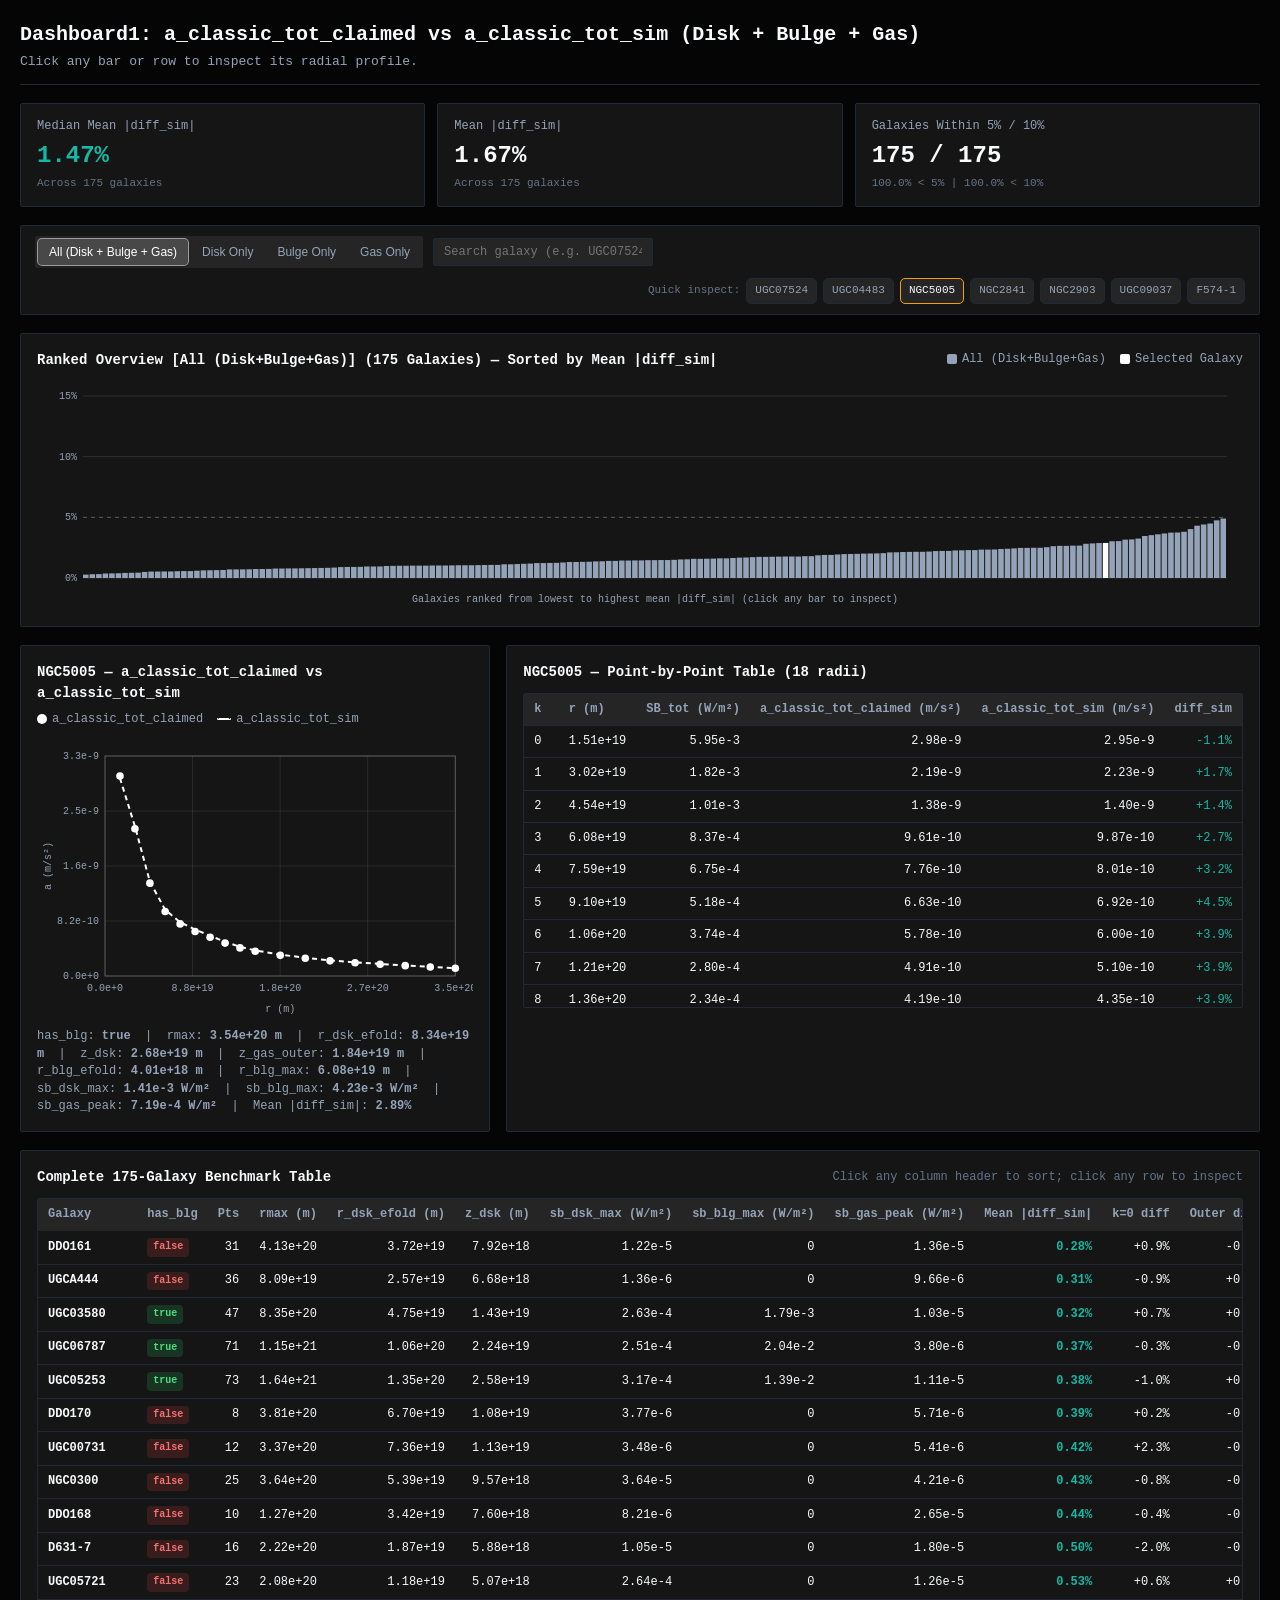
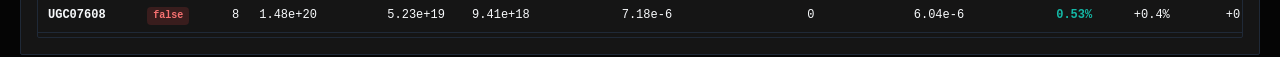
==== dashboard1.html @ 952d0f51 "mass voxels estimate" ====
<!DOCTYPE html>
<html lang="en">
<head>
<meta charset="UTF-8">
<meta name="viewport" content="width=device-width, initial-scale=1.0">
<title>Dashboard1: a_classic_claimed vs a_classic_sim</title>
<style>
  :root {
    --bg-primary: #050505;
    --bg-secondary: #151515;
    --bg-tertiary: #252525;
    --text-primary: #f8fafc;
    --text-secondary: #94a3b8;
    --text-tertiary: #64748b;
    --border-color: #1f2937;
    --accent-blue: #3b82f6;
    --accent-amber: #f59e0b;
    --accent-teal: #14b8a6;
    --accent-rose: #f43f5e;
    --accent-purple: #a78bfa;
    --card-radius: 2px;
    --font-sans: -apple-system, BlinkMacSystemFont, "Segoe UI", Roboto, sans-serif;
    --font-mono: "SF Mono", "Fira Code", Consolas, monospace;
  }
  * { box-sizing: border-box; }
  body {
    margin: 0;
    padding: 20px;
    background: var(--bg-primary);
    color: var(--text-primary);
    /* font-family: var(--font-sans); */
    font-family: var(--font-mono);
    line-height: 1.45;
  }
  .container {
    max-width: 1380px;
    margin: 0 auto;
    display: flex;
    flex-direction: column;
    gap: 18px;
  }
  .header {
    display: flex;
    flex-wrap: wrap;
    justify-content: space-between;
    align-items: flex-end;
    gap: 12px;
    border-bottom: 1px solid var(--border-color);
    padding-bottom: 12px;
  }
  .header h1 {
    margin: 0;
    font-size: 20px;
    font-weight: 600;
  }
  .header p {
    margin: 4px 0 0;
    font-size: 13px;
    color: var(--text-secondary);
  }
  .kpi-grid {
    display: grid;
    grid-template-columns: repeat(auto-fit, minmax(200px, 1fr));
    gap: 12px;
  }
  .kpi-card {
    background: var(--bg-secondary);
    border: 1px solid var(--border-color);
    border-radius: var(--card-radius);
    padding: 14px 16px;
  }
  .kpi-label {
    font-size: 12px;
    color: var(--text-secondary);
    font-weight: 500;
  }
  .kpi-val {
    font-size: 24px;
    font-weight: 700;
    font-family: var(--font-mono);
    margin: 4px 0 2px;
  }
  .kpi-sub {
    font-size: 11px;
    color: var(--text-tertiary);
    font-family: var(--font-mono);
  }
  .controls-bar {
    display: flex;
    flex-wrap: wrap;
    gap: 10px;
    align-items: center;
    background: var(--bg-secondary);
    border: 1px solid var(--border-color);
    border-radius: var(--card-radius);
    padding: 10px 14px;
  }
  .btn-group {
    display: inline-flex;
    background: var(--bg-tertiary);
    border-radius: 2px;
    padding: 2px;
    gap: 2px;
  }
  .btn {
    border: none;
    background: transparent;
    color: var(--text-secondary);
    padding: 6px 11px;
    font-size: 12px;
    font-weight: 500;
    border-radius: 5px;
    cursor: pointer;
    transition: all 0.15s;
  }
  .btn.active {
    background: var(--bg-secondary);
    color: var(--text-primary);
    box-shadow: 0 1px 2px rgba(0,0,0,0.25);
  }
  .search-input {
    background: var(--bg-tertiary);
    border: 1px solid var(--border-color);
    color: var(--text-primary);
    padding: 6px 10px;
    border-radius: 2px;
    font-size: 12px;
    font-family: var(--font-mono);
    min-width: 220px;
  }
  .quick-chips {
    display: flex;
    flex-wrap: wrap;
    gap: 6px;
    margin-left: auto;
    align-items: center;
  }
  .chip {
    font-size: 11px;
    font-family: var(--font-mono);
    padding: 4px 8px;
    border-radius: 5px;
    background: var(--bg-tertiary);
    color: var(--text-secondary);
    border: 1px solid var(--border-color);
    cursor: pointer;
  }
  .chip:hover, .chip.active {
    border-color: var(--accent-amber);
    color: var(--text-primary);
  }
  .card {
    background: var(--bg-secondary);
    border: 1px solid var(--border-color);
    border-radius: var(--card-radius);
    padding: 16px;
  }
  .card-header {
    display: flex;
    justify-content: space-between;
    align-items: center;
    margin-bottom: 10px;
    flex-wrap: wrap;
    gap: 8px;
  }
  .card-title {
    font-size: 14px;
    font-weight: 600;
    margin: 0;
  }
  .legend {
    display: flex;
    gap: 14px;
    font-size: 12px;
    color: var(--text-secondary);
    align-items: center;
  }
  .legend-dot {
    display: inline-block;
    width: 10px;
    height: 10px;
    border-radius: 2px;
    margin-right: 5px;
    vertical-align: middle;
  }
  .split-grid {
    display: grid;
    grid-template-columns: 1.25fr 1fr;
    gap: 16px;
  }
  @media (max-width: 980px) {
    .split-grid { grid-template-columns: 1fr; }
  }
  canvas {
    width: 100%;
    display: block;
    cursor: pointer;
  }
  .table-wrap {
    max-height: 440px;
    overflow-y: auto;
    border: 1px solid var(--border-color);
    border-radius: 2px;
  }
  table {
    width: 100%;
    border-collapse: collapse;
    font-size: 12px;
    font-family: var(--font-mono);
  }
  th, td {
    padding: 7px 10px;
    text-align: right;
    border-bottom: 1px solid var(--border-color);
    white-space: nowrap;
  }
  th:first-child, td:first-child,
  th:nth-child(2), td:nth-child(2) {
    text-align: left;
  }
  th {
    position: sticky;
    top: 0;
    background: var(--bg-tertiary);
    color: var(--text-secondary);
    font-weight: 600;
    cursor: pointer;
    user-select: none;
    z-index: 1;
  }
  tr.gal-row {
    cursor: pointer;
    transition: background 0.1s;
  }
  tr.gal-row:hover {
    background: var(--bg-tertiary);
  }
  tr.gal-row.selected {
    background: rgba(245, 158, 11, 0.18);
  }
  .badge {
    display: inline-block;
    padding: 2px 6px;
    border-radius: 4px;
    font-size: 10px;
    font-weight: 600;
  }
  .badge-disk {
    background: rgba(239, 68, 68, 0.16);
    color: #f87171;
  }
  .badge-bulge {
    background: rgba(34, 197, 94, 0.18);
    color: #4ade80;
  }
  #comp-group .btn.active[data-comp="all"] {
    background: rgba(255, 255, 255, 0.16);
    color: #ffffff;
    border: 1px solid rgba(255, 255, 255, 0.45);
  }
  #comp-group .btn.active[data-comp="dsk"] {
    background: rgba(239, 68, 68, 0.20);
    color: #f87171;
    border: 1px solid rgba(239, 68, 68, 0.50);
  }
  #comp-group .btn.active[data-comp="blg"] {
    background: rgba(34, 197, 94, 0.20);
    color: #4ade80;
    border: 1px solid rgba(34, 197, 94, 0.50);
  }
  #comp-group .btn.active[data-comp="gas"] {
    background: rgba(59, 130, 246, 0.20);
    color: #60a5fa;
    border: 1px solid rgba(59, 130, 246, 0.50);
  }
  .good { color: var(--accent-teal); }
  .warn { color: var(--accent-amber); }
  .bad  { color: var(--accent-rose); }
</style>
</head>
<body>
<div class="container">
  <div class="header">
    <div>
      <h1 id="main-title"> <code>a_classic</code> (Disk + Bulge + Gas) Claimed vs Sim</h1>
      <p>Click any bar or row to inspect its radial profile.</p>
    </div>
  </div>

  <!-- KPI Summary Row -->
  <div class="kpi-grid" id="kpi-grid"></div>

  <!-- Filter & Component Controls -->
  <div class="controls-bar">
    <div class="btn-group" id="comp-group">
      <button class="btn active" data-comp="all">All (Disk + Bulge + Gas)</button>
      <button class="btn" data-comp="dsk">Disk Only</button>
      <button class="btn" data-comp="blg">Bulge Only</button>
      <button class="btn" data-comp="gas">Gas Only</button>
    </div>
    <input type="text" class="search-input" id="search-input" placeholder="Search galaxy (e.g. UGC07524, NGC5005)...">
    <div class="quick-chips">
      <span style="font-size:11px;color:var(--text-tertiary);">Quick inspect:</span>
      <span class="chip" data-gal="UGC07524">UGC07524</span>
      <span class="chip" data-gal="UGC04483">UGC04483</span>
      <span class="chip" data-gal="NGC5005">NGC5005</span>
      <span class="chip" data-gal="NGC2841">NGC2841</span>
      <span class="chip" data-gal="NGC2903">NGC2903</span>
      <span class="chip" data-gal="UGC09037">UGC09037</span>
      <span class="chip" data-gal="F574-1">F574-1</span>
    </div>
  </div>

  <!-- Overview Bar Chart of All 175 Galaxies -->
  <div class="card">
    <div class="card-header">
      <h2 class="card-title" id="overview-title">All 175 Galaxies Ranked by Mean |diff_sim|</h2>
      <div class="legend" id="overview-legend"></div>
    </div>
    <canvas id="overview-canvas" height="230"></canvas>
  </div>

  <!-- Selected Galaxy Radial Inspector + Point-by-Point Table -->
  <div class="split-grid">
    <div class="card">
      <div class="card-header">
        <h2 class="card-title" id="inspector-title">Radial Profile Inspector</h2>
        <div class="legend" id="inspector-legend"></div>
      </div>
      <canvas id="profile-canvas" height="280"></canvas>
      <div id="inspector-meta" style="margin-top:10px;font-size:12px;font-family:var(--font-mono);color:var(--text-secondary);"></div>
    </div>

    <div class="card">
      <div class="card-header">
        <h2 class="card-title" id="pt-table-title">Point-by-Point Radial Comparison</h2>
      </div>
      <div class="table-wrap" style="max-height:315px;">
        <table id="pt-table">
          <thead>
            <tr id="pt-table-head">
              <th>k</th>
              <th>r (m)</th>
              <th>SB (W/m&sup2;)</th>
              <th>a_classic_claimed (m/s&sup2;)</th>
              <th>a_classic_sim (m/s&sup2;)</th>
              <th>diff_sim</th>
            </tr>
          </thead>
          <tbody></tbody>
        </table>
      </div>
    </div>
  </div>

  <!-- Full 175-Galaxy Sortable Table -->
  <div class="card">
    <div class="card-header">
      <h2 class="card-title" id="bench-table-title">Complete 175-Galaxy Benchmark Table</h2>
      <span style="font-size:12px;color:var(--text-tertiary);">Click any column header to sort; click any row to inspect</span>
    </div>
    <div class="table-wrap">
      <table id="gal-table">
        <thead>
          <tr>
            <th data-sort="name">Galaxy</th>
            <th data-sort="has_blg">has_blg</th>
            <th data-sort="n">Pts</th>
            <th data-sort="rmax">rmax (m)</th>
            <th data-sort="r_dsk_efold">r_dsk_efold (m)</th>
            <th data-sort="z_dsk">z_dsk (m)</th>
            <th data-sort="sb_dsk_max">sb_dsk_max (W/m&sup2;)</th>
            <th data-sort="sb_blg_max">sb_blg_max (W/m&sup2;)</th>
            <th data-sort="sb_gas_peak">sb_gas_peak (W/m&sup2;)</th>
            <th data-sort="meanAbsAll">Mean |diff_sim|</th>
            <th data-sort="k0Pct">k=0 diff</th>
            <th data-sort="lastPct">Outer diff</th>
          </tr>
        </thead>
        <tbody></tbody>
      </table>
    </div>
  </div>
</div>

<script src="./data_dashboard1.js"></script>
<script>

(function() {
  let currentComp = 'all'; // 'all' | 'dsk' | 'blg' | 'gas'
  let searchQuery = '';
  let selectedGalaxyName = 'NGC5005';
  let sortKey = 'meanAbsAll';
  let sortAsc = true;
  let overviewBars = [];

  const COLOR_DSK = '#ef4444'; // Red   (Disk)
  const COLOR_BLG = '#22c55e'; // Green (Bulge)
  const COLOR_GAS = '#3b82f6'; // Blue  (Gas)
  const COLOR_ALL = '#ffffff'; // White (All = Disk + Bulge + Gas)

  const COMP_META = {
    all: {
      title: 'Dashboard1: <code>a_classic_tot_claimed</code> vs <code>a_classic_tot_sim</code> (Disk + Bulge + Gas)',
      claimedLabel: 'a_classic_tot_claimed',
      simLabel: 'a_classic_tot_sim',
      sbLabel: 'SB_tot (W/m&sup2;)',
      simColor: COLOR_ALL,
      barColor: '#94a3b8',
      dotColor: COLOR_ALL,
      dashed: true
    },
    dsk: {
      title: 'Dashboard1: <code>a_classic_dsk_claimed</code> vs <code>a_classic_dsk_sim</code> (3D Voxel Disk)',
      claimedLabel: 'a_classic_dsk_claimed',
      simLabel: 'a_classic_dsk_sim',
      sbLabel: 'SB_dsk (W/m&sup2;)',
      simColor: COLOR_DSK,
      barColor: COLOR_DSK,
      dotColor: '#ffffff',
      dashed: false
    },
    blg: {
      title: 'Dashboard1: <code>a_classic_blg_claimed</code> vs <code>a_classic_blg_sim</code> (3D Voxel Bulge)',
      claimedLabel: 'a_classic_blg_claimed',
      simLabel: 'a_classic_blg_sim',
      sbLabel: 'SB_blg (W/m&sup2;)',
      simColor: COLOR_BLG,
      barColor: COLOR_BLG,
      dotColor: '#ffffff',
      dashed: false
    },
    gas: {
      title: 'Dashboard1: <code>a_classic_gas_claimed</code> vs <code>a_classic_gas_sim</code> (3D Voxel Flared Gas Disk)',
      claimedLabel: 'a_classic_gas_claimed',
      simLabel: 'a_classic_gas_sim',
      sbLabel: 'SB_gas (W/m&sup2;)',
      simColor: COLOR_GAS,
      barColor: COLOR_GAS,
      dotColor: '#ffffff',
      dashed: false
    }
  };

  function getStat(gal, key) {
    if (gal.stats && gal.stats[currentComp] && gal.stats[currentComp][key] !== undefined) {
      return gal.stats[currentComp][key];
    }
    return gal[key] || 0;
  }

  function median(arr) {
    if (!arr.length) return 0;
    const s = [...arr].sort((a, b) => a - b);
    const mid = Math.floor(s.length / 2);
    return s.length % 2 ? s[mid] : (s[mid - 1] + s[mid]) / 2;
  }
  function mean(arr) {
    if (!arr.length) return 0;
    return arr.reduce((a, b) => a + b, 0) / arr.length;
  }

  function renderKPIs() {
    const activePool = currentComp === 'blg' ? DATA.filter(d => d.has_blg) : DATA;
    const mAll = median(activePool.map(d => getStat(d, 'meanAbsAll')));
    const avgAll = mean(activePool.map(d => getStat(d, 'meanAbsAll')));
    const under5 = activePool.filter(d => getStat(d, 'meanAbsAll') < 5).length;
    const under10 = activePool.filter(d => getStat(d, 'meanAbsAll') < 10).length;

    document.getElementById('kpi-grid').innerHTML = `
      <div class="kpi-card">
        <div class="kpi-label">Median Mean |diff_sim|</div>
        <div class="kpi-val good">${mAll.toFixed(2)}%</div>
        <div class="kpi-sub">Across ${activePool.length} galaxies</div>
      </div>
      <div class="kpi-card">
        <div class="kpi-label">Mean |diff_sim|</div>
        <div class="kpi-val">${avgAll.toFixed(2)}%</div>
        <div class="kpi-sub">Across ${activePool.length} galaxies</div>
      </div>
      <div class="kpi-card">
        <div class="kpi-label">Galaxies Within 5% / 10%</div>
        <div class="kpi-val">${under5} / ${under10}</div>
        <div class="kpi-sub">${((under5/activePool.length)*100).toFixed(1)}% &lt; 5% | ${((under10/activePool.length)*100).toFixed(1)}% &lt; 10%</div>
      </div>
    `;
  }

  function getFilteredData() {
    return DATA.filter(d => {
      if (currentComp === 'blg' && !d.has_blg) return false;
      if (searchQuery && !d.name.toLowerCase().includes(searchQuery.toLowerCase())) return false;
      return true;
    });
  }

  function drawOverviewChart() {
    const canvas = document.getElementById('overview-canvas');
    const dpr = window.devicePixelRatio || 1;
    const rect = canvas.getBoundingClientRect();
    const W = rect.width || 900;
    const H = 230;
    canvas.width = W * dpr;
    canvas.height = H * dpr;
    const ctx = canvas.getContext('2d');
    ctx.scale(dpr, dpr);

    const axisColor = 'rgba(255,255,255,0.12)';
    const textColor = '#94a3b8';

    ctx.clearRect(0, 0, W, H);

    const meta = COMP_META[currentComp];
    const filtered = [...getFilteredData()].sort((a, b) => getStat(a, 'meanAbsAll') - getStat(b, 'meanAbsAll'));
    const compNames = { all: 'All (Disk+Bulge+Gas)', dsk: 'Disk Only', blg: 'Bulge Only', gas: 'Gas Only' };
    document.getElementById('overview-title').textContent =
      `Ranked Overview [${compNames[currentComp]}] (${filtered.length} Galaxies) — Sorted by Mean |diff_sim|`;
    document.getElementById('overview-legend').innerHTML = `
      <span><i class="legend-dot" style="background:${meta.barColor}"></i>${compNames[currentComp]}</span>
      <span><i class="legend-dot" style="background:${COLOR_ALL}"></i>Selected Galaxy</span>
    `;

    const ml = 46, mr = 16, mt = 16, mb = 32;
    const pw = W - ml - mr;
    const ph = H - mt - mb;
    const maxVal = Math.max(15, ...filtered.map(d => Math.min(25, getStat(d, 'meanAbsAll'))));

    const ticks = [0, 5, 10, 15, 20];
    ctx.font = '10px monospace';
    ctx.textAlign = 'right';
    ticks.forEach(t => {
      if (t > maxVal) return;
      const y = mt + ph - (t / maxVal) * ph;
      ctx.strokeStyle = t === 5 ? 'rgba(255,255,255,0.30)' : axisColor;
      ctx.setLineDash(t === 5 ? [4, 4] : []);
      ctx.beginPath();
      ctx.moveTo(ml, y);
      ctx.lineTo(ml + pw, y);
      ctx.stroke();
      ctx.setLineDash([]);
      ctx.fillStyle = textColor;
      ctx.fillText(t + '%', ml - 6, y + 3);
    });

    overviewBars = [];
    const n = filtered.length || 1;
    const barStep = pw / n;
    const barW = Math.max(1.5, barStep - (n > 80 ? 1 : 2));

    filtered.forEach((d, idx) => {
      const val = getStat(d, 'meanAbsAll');
      const clamped = Math.min(maxVal, val);
      const bh = (clamped / maxVal) * ph;
      const bx = ml + idx * barStep;
      const by = mt + ph - bh;

      ctx.fillStyle = d.name === selectedGalaxyName ? COLOR_ALL : meta.barColor;
      ctx.fillRect(bx, by, barW, Math.max(2, bh));
      overviewBars.push({ x: bx, w: barStep, gal: d });
    });

    ctx.fillStyle = textColor;
    ctx.textAlign = 'center';
    ctx.fillText('Galaxies ranked from lowest to highest mean |diff_sim| (click any bar to inspect)', ml + pw / 2, H - 8);
  }

  function drawProfileInspector() {
    const gal = DATA.find(d => d.name === selectedGalaxyName) || DATA[0];
    if (!gal) return;

    const meta = COMP_META[currentComp];
    document.getElementById('main-title').innerHTML = meta.title;
    document.getElementById('inspector-title').textContent =
      `${gal.name} — ${meta.claimedLabel} vs ${meta.simLabel}`;
    document.getElementById('pt-table-title').textContent =
      `${gal.name} — Point-by-Point Table (${gal.n} radii)`;

    if (currentComp === 'all') {
      document.getElementById('inspector-legend').innerHTML = `
        <span><i class="legend-dot" style="background:${COLOR_ALL};border-radius:50%"></i>${meta.claimedLabel}</span>
        <span><i class="legend-dot" style="background:transparent;border-top:2px dashed ${COLOR_ALL};height:0;width:14px"></i>${meta.simLabel}</span>
      `;
    } else {
      document.getElementById('inspector-legend').innerHTML = `
        <span><i class="legend-dot" style="background:${meta.dotColor};border-radius:50%"></i>${meta.claimedLabel}</span>
        <span><i class="legend-dot" style="background:${meta.simColor}"></i>${meta.simLabel}</span>
      `;
    }

    document.getElementById('pt-table-head').innerHTML = `
      <th>k</th>
      <th>r (m)</th>
      <th>${meta.sbLabel}</th>
      <th>${meta.claimedLabel} (m/s&sup2;)</th>
      <th>${meta.simLabel} (m/s&sup2;)</th>
      <th>diff_sim</th>
    `;

    const allVal = getStat(gal, 'meanAbsAll');
    const blgInfo = gal.has_blg && gal.r_blg_efold
      ? `r_blg_efold: <b>${gal.r_blg_efold.toExponential(2)} m</b> &nbsp;|&nbsp; r_blg_max: <b>${gal.r_blg_max.toExponential(2)} m</b> &nbsp;|&nbsp; `
      : '';

    document.getElementById('inspector-meta').innerHTML =
      `has_blg: <b>${gal.has_blg}</b> &nbsp;|&nbsp; ` +
      `rmax: <b>${gal.rmax.toExponential(2)} m</b> &nbsp;|&nbsp; ` +
      `r_dsk_efold: <b>${gal.r_dsk_efold.toExponential(2)} m</b> &nbsp;|&nbsp; ` +
      `z_dsk: <b>${gal.z_dsk.toExponential(2)} m</b> &nbsp;|&nbsp; ` +
      `z_gas_outer: <b>${(gal.z_gas_outer || 0).toExponential(2)} m</b> &nbsp;|&nbsp; ` +
      blgInfo +
      `sb_dsk_max: <b>${gal.sb_dsk_max.toExponential(2)} W/m&sup2;</b> &nbsp;|&nbsp; ` +
      `sb_blg_max: <b>${gal.sb_blg_max ? gal.sb_blg_max.toExponential(2) : '0'} W/m&sup2;</b> &nbsp;|&nbsp; ` +
      `sb_gas_peak: <b>${gal.sb_gas_peak ? gal.sb_gas_peak.toExponential(2) : '0'} W/m&sup2;</b> &nbsp;|&nbsp; ` +
      `Mean |diff_sim|: <b>${allVal.toFixed(2)}%</b>`;

    const canvas = document.getElementById('profile-canvas');
    const dpr = window.devicePixelRatio || 1;
    const rect = canvas.getBoundingClientRect();
    const W = rect.width || 540;
    const H = 280;
    canvas.width = W * dpr;
    canvas.height = H * dpr;
    const ctx = canvas.getContext('2d');
    ctx.scale(dpr, dpr);

    const gridColor = 'rgba(255,255,255,0.09)';
    const textColor = '#94a3b8';

    ctx.clearRect(0, 0, W, H);

    const ml = 68, mr = 18, mt = 18, mb = 42;
    const pw = W - ml - mr;
    const ph = H - mt - mb;

    const pts = gal.pts;
    const rmax = gal.rmax || 1;
    const acKey = 'ac_' + currentComp;
    const asimKey = 'asim_' + currentComp;
    const pctKey = 'pct_' + currentComp;

    let amax = 1e-13;
    let amin = 0;
    pts.forEach(p => {
      const ac = p[acKey] !== undefined ? p[acKey] : p.ac;
      const asim = p[asimKey] !== undefined ? p[asimKey] : p.asim;
      if (ac > amax) amax = ac;
      if (asim > amax) amax = asim;
      if (ac < amin) amin = ac;
      if (asim < amin) amin = asim;
    });
    const yTop = amax * 1.1;
    const yBot = amin < 0 ? amin * 1.15 : 0;
    const ySpan = (yTop - yBot) || 1e-12;

    function xpx(r) { return ml + (r / rmax) * pw; }
    function ypx(a) { return mt + ph - ((a - yBot) / ySpan) * ph; }

    ctx.font = '10px monospace';
    ctx.textAlign = 'right';
    for (let i = 0; i <= 4; i++) {
      const av = yBot + (i / 4) * ySpan;
      const y = ypx(av);
      ctx.strokeStyle = gridColor;
      ctx.beginPath(); ctx.moveTo(ml, y); ctx.lineTo(ml + pw, y); ctx.stroke();
      ctx.fillStyle = textColor;
      ctx.fillText(av.toExponential(1), ml - 6, y + 3);
    }

    if (yBot < 0) {
      const y0 = ypx(0);
      ctx.strokeStyle = 'rgba(255,255,255,0.28)';
      ctx.beginPath(); ctx.moveTo(ml, y0); ctx.lineTo(ml + pw, y0); ctx.stroke();
    }

    ctx.textAlign = 'center';
    for (let i = 0; i <= 4; i++) {
      const rv = (i / 4) * rmax;
      const x = xpx(rv);
      ctx.strokeStyle = gridColor;
      ctx.beginPath(); ctx.moveTo(x, mt); ctx.lineTo(x, mt + ph); ctx.stroke();
      ctx.fillStyle = textColor;
      ctx.fillText(rv.toExponential(1), x, mt + ph + 15);
    }

    ctx.strokeStyle = 'rgba(255,255,255,0.25)';
    ctx.strokeRect(ml, mt, pw, ph);

    ctx.fillStyle = textColor;
    ctx.fillText('r (m)', ml + pw / 2, H - 6);
    ctx.save();
    ctx.translate(14, mt + ph / 2);
    ctx.rotate(-Math.PI / 2);
    ctx.fillText('a (m/s²)', 0, 0);
    ctx.restore();

    function plotSeries(acField, asimField, lineColor, dotColor, dashed, dotRadius) {
      ctx.save();
      ctx.strokeStyle = lineColor;
      ctx.lineWidth = 2.0;
      if (dashed) ctx.setLineDash([5, 4]);
      ctx.beginPath();
      pts.forEach((p, idx) => {
        const cx = xpx(p.r), cy = ypx(p[asimField] || 0);
        if (idx === 0) ctx.moveTo(cx, cy); else ctx.lineTo(cx, cy);
      });
      ctx.stroke();
      ctx.restore();

      if (!dashed) {
        pts.forEach(p => {
          const cx = xpx(p.r), cy = ypx(p[asimField] || 0);
          ctx.beginPath();
          ctx.arc(cx, cy, 2.5, 0, Math.PI * 2);
          ctx.fillStyle = lineColor;
          ctx.fill();
        });
      }

      if (acField && dotColor) {
        pts.forEach(p => {
          const cx = xpx(p.r), cy = ypx(p[acField] || 0);
          ctx.beginPath();
          ctx.arc(cx, cy, dotRadius || 3.8, 0, Math.PI * 2);
          ctx.fillStyle = dotColor;
          ctx.fill();
        });
      }
    }

    plotSeries(acKey, asimKey, meta.simColor, meta.dotColor, meta.dashed, 3.8);

    // Populate point-by-point table
    const tbody = document.querySelector('#pt-table tbody');
    tbody.innerHTML = pts.map((p, idx) => {
      const ac = p[acKey] !== undefined ? p[acKey] : p.ac;
      const asim = p[asimKey] !== undefined ? p[asimKey] : p.asim;
      const pct = p[pctKey] !== undefined ? p[pctKey] : p.pct;
      const sbVal = currentComp === 'blg'
        ? (p.sb_blg || 0)
        : (currentComp === 'gas'
          ? (p.sb_gas || 0)
          : (currentComp === 'all'
            ? (p.sb_tot !== undefined ? p.sb_tot : ((p.sb_dsk || 0) + (p.sb_blg || 0) + (p.sb_gas || 0)))
            : (p.sb_dsk || p.sb || 0)));
      const pctStr = pct !== null && ac !== 0 ? (pct >= 0 ? '+' : '') + pct.toFixed(1) + '%' : (ac === 0 && asim === 0 ? '0.0%' : '-');
      const cls = ac === 0 ? '' : (Math.abs(pct) < 5 ? 'good' : (Math.abs(pct) < 12 ? 'warn' : 'bad'));
      return `<tr>
        <td>${idx}</td>
        <td>${p.r.toExponential(2)}</td>
        <td>${sbVal.toExponential(2)}</td>
        <td>${ac.toExponential(2)}</td>
        <td>${asim.toExponential(2)}</td>
        <td class="${cls}">${pctStr}</td>
      </tr>`;
    }).join('');
  }

  function renderTable() {
    const filtered = [...getFilteredData()].sort((a, b) => {
      const isStatKey = ['meanAbsAll', 'k0Pct', 'lastPct'].includes(sortKey);
      const va = isStatKey ? getStat(a, sortKey) : a[sortKey];
      const vb = isStatKey ? getStat(b, sortKey) : b[sortKey];
      if (typeof va === 'string') return sortAsc ? va.localeCompare(vb) : vb.localeCompare(va);
      return sortAsc ? (va - vb) : (vb - va);
    });

    const tbody = document.querySelector('#gal-table tbody');
    tbody.innerHTML = filtered.map(d => {
      const sel = d.name === selectedGalaxyName ? 'selected' : '';
      const all = getStat(d, 'meanAbsAll');
      const k0 = getStat(d, 'k0Pct');
      const last = getStat(d, 'lastPct');
      const clsAll = all < 5 ? 'good' : (all < 10 ? 'warn' : 'bad');
      return `<tr class="gal-row ${sel}" data-name="${d.name}">
        <td><b>${d.name}</b></td>
        <td><span class="badge ${d.has_blg ? 'badge-bulge' : 'badge-disk'}">${d.has_blg ? 'true' : 'false'}</span></td>
        <td>${d.n}</td>
        <td>${d.rmax.toExponential(2)}</td>
        <td>${d.r_dsk_efold.toExponential(2)}</td>
        <td>${d.z_dsk.toExponential(2)}</td>
        <td>${d.sb_dsk_max.toExponential(2)}</td>
        <td>${d.sb_blg_max ? d.sb_blg_max.toExponential(2) : '0'}</td>
        <td>${d.sb_gas_peak ? d.sb_gas_peak.toExponential(2) : '0'}</td>
        <td class="${clsAll}"><b>${all.toFixed(2)}%</b></td>
        <td>${(k0 >= 0 ? '+' : '') + k0.toFixed(1)}%</td>
        <td>${(last >= 0 ? '+' : '') + last.toFixed(1)}%</td>
      </tr>`;
    }).join('');

    tbody.querySelectorAll('tr.gal-row').forEach(row => {
      row.addEventListener('click', () => {
        selectedGalaxyName = row.getAttribute('data-name');
        updateAll();
      });
    });
  }

  function updateAll() {
    document.querySelectorAll('.chip').forEach(c => {
      c.classList.toggle('active', c.getAttribute('data-gal') === selectedGalaxyName);
    });
    renderKPIs();
    drawOverviewChart();
    drawProfileInspector();
    renderTable();
  }

  document.querySelectorAll('#comp-group .btn').forEach(btn => {
    btn.addEventListener('click', () => {
      document.querySelectorAll('#comp-group .btn').forEach(b => b.classList.remove('active'));
      btn.classList.add('active');
      currentComp = btn.getAttribute('data-comp');

      // When switching to Bulge Only, ensure selected galaxy has a bulge
      if (currentComp === 'blg') {
        const curGal = DATA.find(d => d.name === selectedGalaxyName);
        if (!curGal || !curGal.has_blg) {
          selectedGalaxyName = 'NGC5005';
        }
      }
      updateAll();
    });
  });

  document.getElementById('search-input').addEventListener('input', (e) => {
    searchQuery = e.target.value.trim();
    updateAll();
  });

  document.querySelectorAll('.chip').forEach(chip => {
    chip.addEventListener('click', () => {
      selectedGalaxyName = chip.getAttribute('data-gal');
      updateAll();
    });
  });

  document.querySelectorAll('#gal-table th[data-sort]').forEach(th => {
    th.addEventListener('click', () => {
      const k = th.getAttribute('data-sort');
      if (sortKey === k) sortAsc = !sortAsc;
      else { sortKey = k; sortAsc = true; }
      renderTable();
    });
  });

  document.getElementById('overview-canvas').addEventListener('click', (e) => {
    const rect = e.target.getBoundingClientRect();
    const x = e.clientX - rect.left;
    const hit = overviewBars.find(b => x >= b.x && x <= b.x + b.w);
    if (hit) {
      selectedGalaxyName = hit.gal.name;
      updateAll();
    }
  });

  window.addEventListener('resize', () => {
    drawOverviewChart();
    drawProfileInspector();
  });

  updateAll();
})();
</script>
</body>
</html>
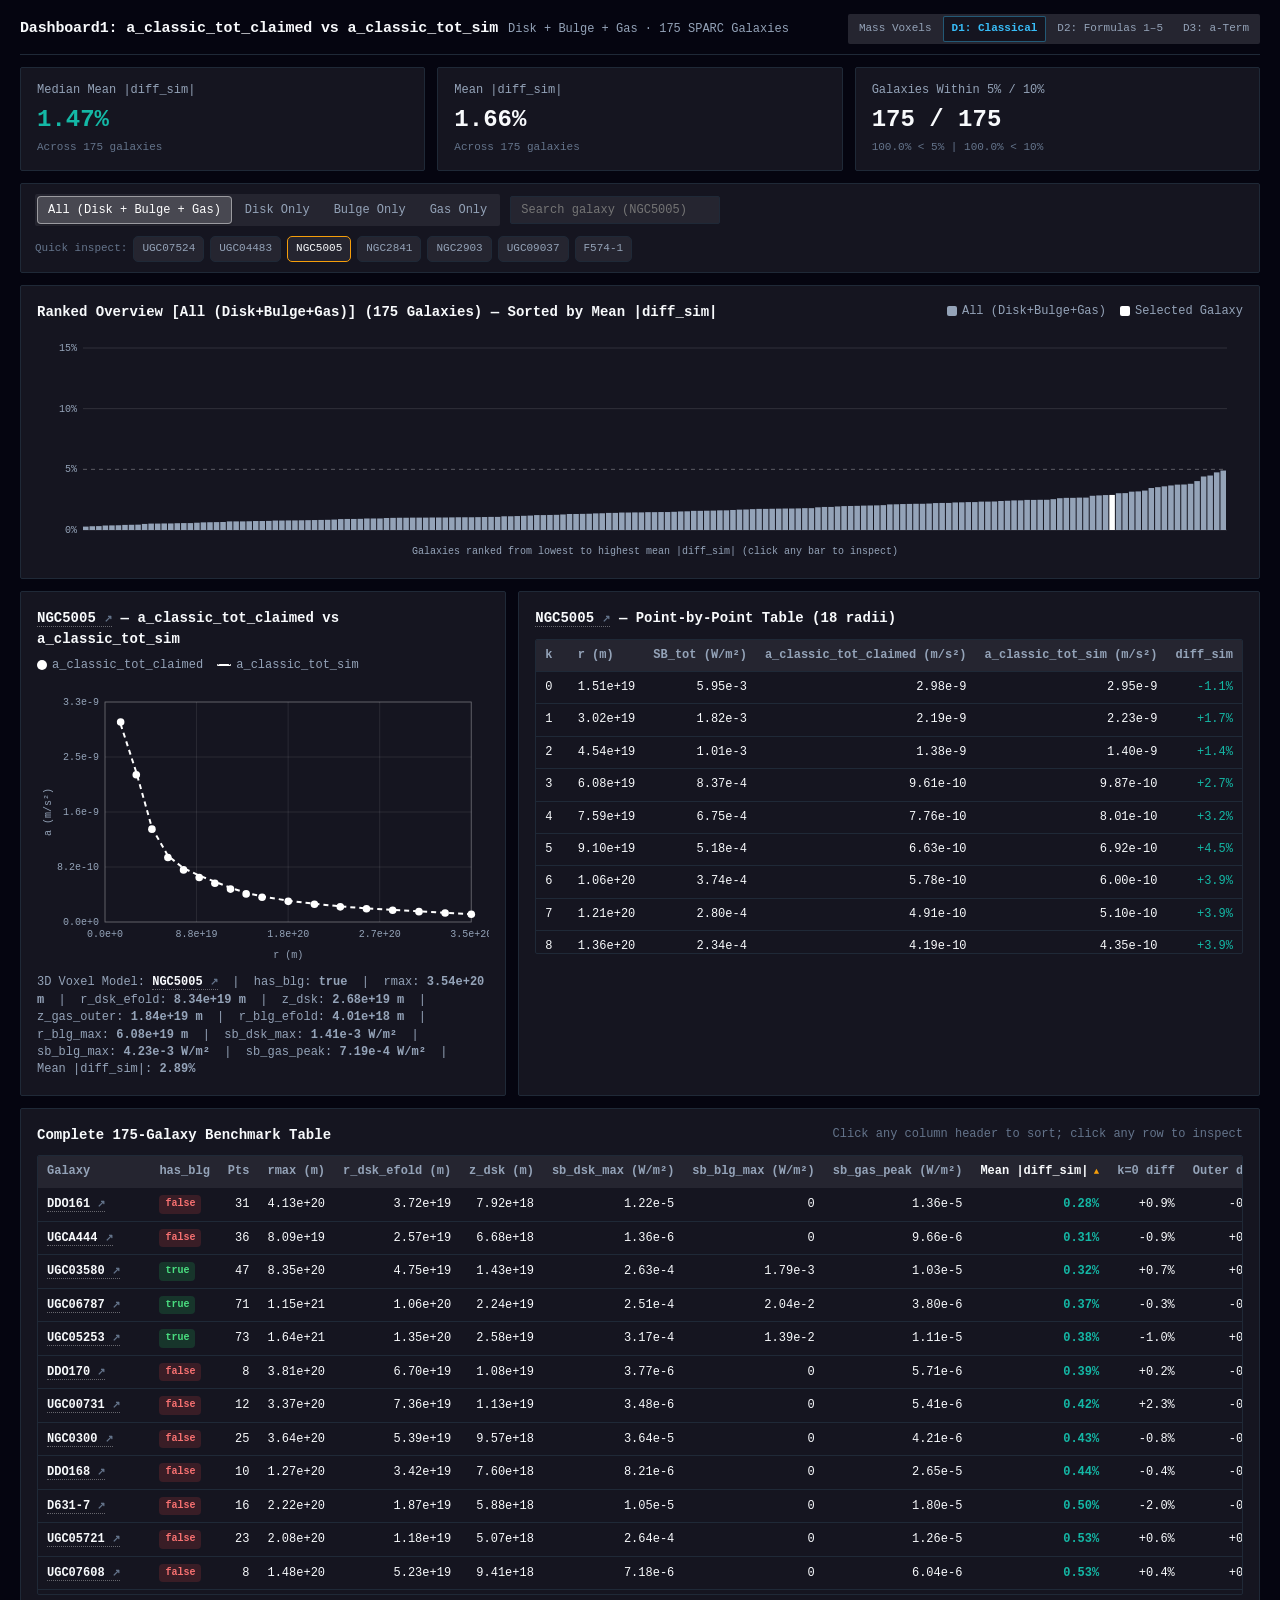
==== commit 8c5b1463: "faster render, dashboard2 3" ====
--- a/dashboard1.html
+++ b/dashboard1.html
@@ -4,287 +4,16 @@
 <meta charset="UTF-8">
 <meta name="viewport" content="width=device-width, initial-scale=1.0">
 <title>Dashboard1: a_classic_claimed vs a_classic_sim</title>
-<style>
-  :root {
-    --bg-primary: #050505;
-    --bg-secondary: #151515;
-    --bg-tertiary: #252525;
-    --text-primary: #f8fafc;
-    --text-secondary: #94a3b8;
-    --text-tertiary: #64748b;
-    --border-color: #1f2937;
-    --accent-blue: #3b82f6;
-    --accent-amber: #f59e0b;
-    --accent-teal: #14b8a6;
-    --accent-rose: #f43f5e;
-    --accent-purple: #a78bfa;
-    --card-radius: 2px;
-    --font-sans: -apple-system, BlinkMacSystemFont, "Segoe UI", Roboto, sans-serif;
-    --font-mono: "SF Mono", "Fira Code", Consolas, monospace;
-  }
-  * { box-sizing: border-box; }
-  body {
-    margin: 0;
-    padding: 20px;
-    background: var(--bg-primary);
-    color: var(--text-primary);
-    /* font-family: var(--font-sans); */
-    font-family: var(--font-mono);
-    line-height: 1.45;
-  }
-  .container {
-    max-width: 1380px;
-    margin: 0 auto;
-    display: flex;
-    flex-direction: column;
-    gap: 18px;
-  }
-  .header {
-    display: flex;
-    flex-wrap: wrap;
-    justify-content: space-between;
-    align-items: flex-end;
-    gap: 12px;
-    border-bottom: 1px solid var(--border-color);
-    padding-bottom: 12px;
-  }
-  .header h1 {
-    margin: 0;
-    font-size: 20px;
-    font-weight: 600;
-  }
-  .header p {
-    margin: 4px 0 0;
-    font-size: 13px;
-    color: var(--text-secondary);
-  }
-  .kpi-grid {
-    display: grid;
-    grid-template-columns: repeat(auto-fit, minmax(200px, 1fr));
-    gap: 12px;
-  }
-  .kpi-card {
-    background: var(--bg-secondary);
-    border: 1px solid var(--border-color);
-    border-radius: var(--card-radius);
-    padding: 14px 16px;
-  }
-  .kpi-label {
-    font-size: 12px;
-    color: var(--text-secondary);
-    font-weight: 500;
-  }
-  .kpi-val {
-    font-size: 24px;
-    font-weight: 700;
-    font-family: var(--font-mono);
-    margin: 4px 0 2px;
-  }
-  .kpi-sub {
-    font-size: 11px;
-    color: var(--text-tertiary);
-    font-family: var(--font-mono);
-  }
-  .controls-bar {
-    display: flex;
-    flex-wrap: wrap;
-    gap: 10px;
-    align-items: center;
-    background: var(--bg-secondary);
-    border: 1px solid var(--border-color);
-    border-radius: var(--card-radius);
-    padding: 10px 14px;
-  }
-  .btn-group {
-    display: inline-flex;
-    background: var(--bg-tertiary);
-    border-radius: 2px;
-    padding: 2px;
-    gap: 2px;
-  }
-  .btn {
-    border: none;
-    background: transparent;
-    color: var(--text-secondary);
-    padding: 6px 11px;
-    font-size: 12px;
-    font-weight: 500;
-    border-radius: 5px;
-    cursor: pointer;
-    transition: all 0.15s;
-  }
-  .btn.active {
-    background: var(--bg-secondary);
-    color: var(--text-primary);
-    box-shadow: 0 1px 2px rgba(0,0,0,0.25);
-  }
-  .search-input {
-    background: var(--bg-tertiary);
-    border: 1px solid var(--border-color);
-    color: var(--text-primary);
-    padding: 6px 10px;
-    border-radius: 2px;
-    font-size: 12px;
-    font-family: var(--font-mono);
-    min-width: 220px;
-  }
-  .quick-chips {
-    display: flex;
-    flex-wrap: wrap;
-    gap: 6px;
-    margin-left: auto;
-    align-items: center;
-  }
-  .chip {
-    font-size: 11px;
-    font-family: var(--font-mono);
-    padding: 4px 8px;
-    border-radius: 5px;
-    background: var(--bg-tertiary);
-    color: var(--text-secondary);
-    border: 1px solid var(--border-color);
-    cursor: pointer;
-  }
-  .chip:hover, .chip.active {
-    border-color: var(--accent-amber);
-    color: var(--text-primary);
-  }
-  .card {
-    background: var(--bg-secondary);
-    border: 1px solid var(--border-color);
-    border-radius: var(--card-radius);
-    padding: 16px;
-  }
-  .card-header {
-    display: flex;
-    justify-content: space-between;
-    align-items: center;
-    margin-bottom: 10px;
-    flex-wrap: wrap;
-    gap: 8px;
-  }
-  .card-title {
-    font-size: 14px;
-    font-weight: 600;
-    margin: 0;
-  }
-  .legend {
-    display: flex;
-    gap: 14px;
-    font-size: 12px;
-    color: var(--text-secondary);
-    align-items: center;
-  }
-  .legend-dot {
-    display: inline-block;
-    width: 10px;
-    height: 10px;
-    border-radius: 2px;
-    margin-right: 5px;
-    vertical-align: middle;
-  }
-  .split-grid {
-    display: grid;
-    grid-template-columns: 1.25fr 1fr;
-    gap: 16px;
-  }
-  @media (max-width: 980px) {
-    .split-grid { grid-template-columns: 1fr; }
-  }
-  canvas {
-    width: 100%;
-    display: block;
-    cursor: pointer;
-  }
-  .table-wrap {
-    max-height: 440px;
-    overflow-y: auto;
-    border: 1px solid var(--border-color);
-    border-radius: 2px;
-  }
-  table {
-    width: 100%;
-    border-collapse: collapse;
-    font-size: 12px;
-    font-family: var(--font-mono);
-  }
-  th, td {
-    padding: 7px 10px;
-    text-align: right;
-    border-bottom: 1px solid var(--border-color);
-    white-space: nowrap;
-  }
-  th:first-child, td:first-child,
-  th:nth-child(2), td:nth-child(2) {
-    text-align: left;
-  }
-  th {
-    position: sticky;
-    top: 0;
-    background: var(--bg-tertiary);
-    color: var(--text-secondary);
-    font-weight: 600;
-    cursor: pointer;
-    user-select: none;
-    z-index: 1;
-  }
-  tr.gal-row {
-    cursor: pointer;
-    transition: background 0.1s;
-  }
-  tr.gal-row:hover {
-    background: var(--bg-tertiary);
-  }
-  tr.gal-row.selected {
-    background: rgba(245, 158, 11, 0.18);
-  }
-  .badge {
-    display: inline-block;
-    padding: 2px 6px;
-    border-radius: 4px;
-    font-size: 10px;
-    font-weight: 600;
-  }
-  .badge-disk {
-    background: rgba(239, 68, 68, 0.16);
-    color: #f87171;
-  }
-  .badge-bulge {
-    background: rgba(34, 197, 94, 0.18);
-    color: #4ade80;
-  }
-  #comp-group .btn.active[data-comp="all"] {
-    background: rgba(255, 255, 255, 0.16);
-    color: #ffffff;
-    border: 1px solid rgba(255, 255, 255, 0.45);
-  }
-  #comp-group .btn.active[data-comp="dsk"] {
-    background: rgba(239, 68, 68, 0.20);
-    color: #f87171;
-    border: 1px solid rgba(239, 68, 68, 0.50);
-  }
-  #comp-group .btn.active[data-comp="blg"] {
-    background: rgba(34, 197, 94, 0.20);
-    color: #4ade80;
-    border: 1px solid rgba(34, 197, 94, 0.50);
-  }
-  #comp-group .btn.active[data-comp="gas"] {
-    background: rgba(59, 130, 246, 0.20);
-    color: #60a5fa;
-    border: 1px solid rgba(59, 130, 246, 0.50);
-  }
-  .good { color: var(--accent-teal); }
-  .warn { color: var(--accent-amber); }
-  .bad  { color: var(--accent-rose); }
-</style>
+<link rel="stylesheet" href="./dashboard.css">
 </head>
 <body>
 <div class="container">
   <div class="header">
-    <div>
-      <h1 id="main-title"> <code>a_classic</code> (Disk + Bulge + Gas) Claimed vs Sim</h1>
-      <p>Click any bar or row to inspect its radial profile.</p>
-    </div>
+    <div class="header-title-row">
+      <h1 id="main-title"><code>a_classic_tot</code> Claimed vs Sim</h1>
+      <span class="header-sub" id="sub-title">Disk + Bulge + Gas &middot; 175 SPARC Galaxies</span>
+    </div>
+    <div class="header-right" id="header-nav-slot"></div>
   </div>
 
   <!-- KPI Summary Row -->
@@ -298,7 +27,7 @@
       <button class="btn" data-comp="blg">Bulge Only</button>
       <button class="btn" data-comp="gas">Gas Only</button>
     </div>
-    <input type="text" class="search-input" id="search-input" placeholder="Search galaxy (e.g. UGC07524, NGC5005)...">
+    <input type="text" class="search-input" id="search-input" placeholder="Search galaxy (NGC5005)">
     <div class="quick-chips">
       <span style="font-size:11px;color:var(--text-tertiary);">Quick inspect:</span>
       <span class="chip" data-gal="UGC07524">UGC07524</span>
@@ -384,15 +113,17 @@
 </div>
 
 <script src="./data_dashboard1.js"></script>
+<script src="./dashboard_common.js"></script>
 <script>
 
 (function() {
   let currentComp = 'all'; // 'all' | 'dsk' | 'blg' | 'gas'
   let searchQuery = '';
-  let selectedGalaxyName = 'NGC5005';
+  let selectedGalaxyName = getUrlGalaxy(DATA, 'NGC5005');
   let sortKey = 'meanAbsAll';
   let sortAsc = true;
   let overviewBars = [];
+  let hoveredGalaxyName = null;
 
   const COLOR_DSK = '#ef4444'; // Red   (Disk)
   const COLOR_BLG = '#22c55e'; // Green (Bulge)
@@ -401,7 +132,8 @@
 
   const COMP_META = {
     all: {
-      title: 'Dashboard1: <code>a_classic_tot_claimed</code> vs <code>a_classic_tot_sim</code> (Disk + Bulge + Gas)',
+      title: 'Dashboard1: a_classic_tot_claimed vs a_classic_tot_sim',
+      sub: 'Disk + Bulge + Gas &middot; 175 SPARC Galaxies',
       claimedLabel: 'a_classic_tot_claimed',
       simLabel: 'a_classic_tot_sim',
       sbLabel: 'SB_tot (W/m&sup2;)',
@@ -411,7 +143,8 @@
       dashed: true
     },
     dsk: {
-      title: 'Dashboard1: <code>a_classic_dsk_claimed</code> vs <code>a_classic_dsk_sim</code> (3D Voxel Disk)',
+      title: 'Dashboard1: a_classic_dsk_claimed vs a_classic_dsk_sim',
+      sub: '3D Voxel Stellar Disk &middot; sech&sup2; Vertical Profile',
       claimedLabel: 'a_classic_dsk_claimed',
       simLabel: 'a_classic_dsk_sim',
       sbLabel: 'SB_dsk (W/m&sup2;)',
@@ -421,7 +154,8 @@
       dashed: false
     },
     blg: {
-      title: 'Dashboard1: <code>a_classic_blg_claimed</code> vs <code>a_classic_blg_sim</code> (3D Voxel Bulge)',
+      title: 'Dashboard1: a_classic_blg_claimed vs a_classic_blg_sim',
+      sub: '3D Voxel Spherical Bulge &middot; Abel Inversion',
       claimedLabel: 'a_classic_blg_claimed',
       simLabel: 'a_classic_blg_sim',
       sbLabel: 'SB_blg (W/m&sup2;)',
@@ -431,7 +165,8 @@
       dashed: false
     },
     gas: {
-      title: 'Dashboard1: <code>a_classic_gas_claimed</code> vs <code>a_classic_gas_sim</code> (3D Voxel Flared Gas Disk)',
+      title: 'Dashboard1: a_classic_gas_claimed vs a_classic_gas_sim',
+      sub: '3D Voxel Flared Gas Disk &middot; sech&sup2; Vertical Profile',
       claimedLabel: 'a_classic_gas_claimed',
       simLabel: 'a_classic_gas_sim',
       sbLabel: 'SB_gas (W/m&sup2;)',
@@ -442,22 +177,13 @@
     }
   };
 
+  document.getElementById('header-nav-slot').innerHTML = renderDashboardNav('d1');
+
   function getStat(gal, key) {
     if (gal.stats && gal.stats[currentComp] && gal.stats[currentComp][key] !== undefined) {
       return gal.stats[currentComp][key];
     }
     return gal[key] || 0;
-  }
-
-  function median(arr) {
-    if (!arr.length) return 0;
-    const s = [...arr].sort((a, b) => a - b);
-    const mid = Math.floor(s.length / 2);
-    return s.length % 2 ? s[mid] : (s[mid - 1] + s[mid]) / 2;
-  }
-  function mean(arr) {
-    if (!arr.length) return 0;
-    return arr.reduce((a, b) => a + b, 0) / arr.length;
   }
 
   function renderKPIs() {
@@ -495,21 +221,6 @@
   }
 
   function drawOverviewChart() {
-    const canvas = document.getElementById('overview-canvas');
-    const dpr = window.devicePixelRatio || 1;
-    const rect = canvas.getBoundingClientRect();
-    const W = rect.width || 900;
-    const H = 230;
-    canvas.width = W * dpr;
-    canvas.height = H * dpr;
-    const ctx = canvas.getContext('2d');
-    ctx.scale(dpr, dpr);
-
-    const axisColor = 'rgba(255,255,255,0.12)';
-    const textColor = '#94a3b8';
-
-    ctx.clearRect(0, 0, W, H);
-
     const meta = COMP_META[currentComp];
     const filtered = [...getFilteredData()].sort((a, b) => getStat(a, 'meanAbsAll') - getStat(b, 'meanAbsAll'));
     const compNames = { all: 'All (Disk+Bulge+Gas)', dsk: 'Disk Only', blg: 'Bulge Only', gas: 'Gas Only' };
@@ -520,48 +231,24 @@
       <span><i class="legend-dot" style="background:${COLOR_ALL}"></i>Selected Galaxy</span>
     `;
 
-    const ml = 46, mr = 16, mt = 16, mb = 32;
-    const pw = W - ml - mr;
-    const ph = H - mt - mb;
     const maxVal = Math.max(15, ...filtered.map(d => Math.min(25, getStat(d, 'meanAbsAll'))));
-
-    const ticks = [0, 5, 10, 15, 20];
-    ctx.font = '10px monospace';
-    ctx.textAlign = 'right';
-    ticks.forEach(t => {
-      if (t > maxVal) return;
-      const y = mt + ph - (t / maxVal) * ph;
-      ctx.strokeStyle = t === 5 ? 'rgba(255,255,255,0.30)' : axisColor;
-      ctx.setLineDash(t === 5 ? [4, 4] : []);
-      ctx.beginPath();
-      ctx.moveTo(ml, y);
-      ctx.lineTo(ml + pw, y);
-      ctx.stroke();
-      ctx.setLineDash([]);
-      ctx.fillStyle = textColor;
-      ctx.fillText(t + '%', ml - 6, y + 3);
-    });
-
-    overviewBars = [];
-    const n = filtered.length || 1;
-    const barStep = pw / n;
-    const barW = Math.max(1.5, barStep - (n > 80 ? 1 : 2));
-
-    filtered.forEach((d, idx) => {
-      const val = getStat(d, 'meanAbsAll');
-      const clamped = Math.min(maxVal, val);
-      const bh = (clamped / maxVal) * ph;
-      const bx = ml + idx * barStep;
-      const by = mt + ph - bh;
-
-      ctx.fillStyle = d.name === selectedGalaxyName ? COLOR_ALL : meta.barColor;
-      ctx.fillRect(bx, by, barW, Math.max(2, bh));
-      overviewBars.push({ x: bx, w: barStep, gal: d });
-    });
-
-    ctx.fillStyle = textColor;
-    ctx.textAlign = 'center';
-    ctx.fillText('Galaxies ranked from lowest to highest mean |diff_sim| (click any bar to inspect)', ml + pw / 2, H - 8);
+    overviewBars = drawRankedOverviewCanvas({
+      canvas: document.getElementById('overview-canvas'),
+      height: 230,
+      ml: 46,
+      items: filtered,
+      getVal: d => getStat(d, 'meanAbsAll'),
+      maxVal,
+      ticks: [0, 5, 10, 15, 20],
+      refTick: 5,
+      refColor: 'rgba(255,255,255,0.30)',
+      barColor: meta.barColor,
+      selectedColor: COLOR_ALL,
+      selectedName: selectedGalaxyName,
+      hoveredName: hoveredGalaxyName,
+      hoverLabel: 'Mean |diff_sim|',
+      footerText: 'Galaxies ranked from lowest to highest mean |diff_sim| (click any bar to inspect)'
+    });
   }
 
   function drawProfileInspector() {
@@ -570,10 +257,11 @@
 
     const meta = COMP_META[currentComp];
     document.getElementById('main-title').innerHTML = meta.title;
-    document.getElementById('inspector-title').textContent =
-      `${gal.name} — ${meta.claimedLabel} vs ${meta.simLabel}`;
-    document.getElementById('pt-table-title').textContent =
-      `${gal.name} — Point-by-Point Table (${gal.n} radii)`;
+    document.getElementById('sub-title').innerHTML = meta.sub;
+    document.getElementById('inspector-title').innerHTML =
+      `${galaxy3DLink(gal.name)} — ${meta.claimedLabel} vs ${meta.simLabel}`;
+    document.getElementById('pt-table-title').innerHTML =
+      `${galaxy3DLink(gal.name)} — Point-by-Point Table (${gal.n} radii)`;
 
     if (currentComp === 'all') {
       document.getElementById('inspector-legend').innerHTML = `
@@ -602,6 +290,7 @@
       : '';
 
     document.getElementById('inspector-meta').innerHTML =
+      `3D Voxel Model: ${galaxy3DLink(gal.name)} &nbsp;|&nbsp; ` +
       `has_blg: <b>${gal.has_blg}</b> &nbsp;|&nbsp; ` +
       `rmax: <b>${gal.rmax.toExponential(2)} m</b> &nbsp;|&nbsp; ` +
       `r_dsk_efold: <b>${gal.r_dsk_efold.toExponential(2)} m</b> &nbsp;|&nbsp; ` +
@@ -614,23 +303,7 @@
       `Mean |diff_sim|: <b>${allVal.toFixed(2)}%</b>`;
 
     const canvas = document.getElementById('profile-canvas');
-    const dpr = window.devicePixelRatio || 1;
-    const rect = canvas.getBoundingClientRect();
-    const W = rect.width || 540;
-    const H = 280;
-    canvas.width = W * dpr;
-    canvas.height = H * dpr;
-    const ctx = canvas.getContext('2d');
-    ctx.scale(dpr, dpr);
-
-    const gridColor = 'rgba(255,255,255,0.09)';
-    const textColor = '#94a3b8';
-
-    ctx.clearRect(0, 0, W, H);
-
-    const ml = 68, mr = 18, mt = 18, mb = 42;
-    const pw = W - ml - mr;
-    const ph = H - mt - mb;
+    const { ctx, W, H } = setupHiDPICanvas(canvas, 540, 280);
 
     const pts = gal.pts;
     const rmax = gal.rmax || 1;
@@ -652,46 +325,7 @@
     const yBot = amin < 0 ? amin * 1.15 : 0;
     const ySpan = (yTop - yBot) || 1e-12;
 
-    function xpx(r) { return ml + (r / rmax) * pw; }
-    function ypx(a) { return mt + ph - ((a - yBot) / ySpan) * ph; }
-
-    ctx.font = '10px monospace';
-    ctx.textAlign = 'right';
-    for (let i = 0; i <= 4; i++) {
-      const av = yBot + (i / 4) * ySpan;
-      const y = ypx(av);
-      ctx.strokeStyle = gridColor;
-      ctx.beginPath(); ctx.moveTo(ml, y); ctx.lineTo(ml + pw, y); ctx.stroke();
-      ctx.fillStyle = textColor;
-      ctx.fillText(av.toExponential(1), ml - 6, y + 3);
-    }
-
-    if (yBot < 0) {
-      const y0 = ypx(0);
-      ctx.strokeStyle = 'rgba(255,255,255,0.28)';
-      ctx.beginPath(); ctx.moveTo(ml, y0); ctx.lineTo(ml + pw, y0); ctx.stroke();
-    }
-
-    ctx.textAlign = 'center';
-    for (let i = 0; i <= 4; i++) {
-      const rv = (i / 4) * rmax;
-      const x = xpx(rv);
-      ctx.strokeStyle = gridColor;
-      ctx.beginPath(); ctx.moveTo(x, mt); ctx.lineTo(x, mt + ph); ctx.stroke();
-      ctx.fillStyle = textColor;
-      ctx.fillText(rv.toExponential(1), x, mt + ph + 15);
-    }
-
-    ctx.strokeStyle = 'rgba(255,255,255,0.25)';
-    ctx.strokeRect(ml, mt, pw, ph);
-
-    ctx.fillStyle = textColor;
-    ctx.fillText('r (m)', ml + pw / 2, H - 6);
-    ctx.save();
-    ctx.translate(14, mt + ph / 2);
-    ctx.rotate(-Math.PI / 2);
-    ctx.fillText('a (m/s²)', 0, 0);
-    ctx.restore();
+    const { xpx, ypx } = drawDashboardProfileGrid(ctx, W, H, rmax, yBot, ySpan, 'r (m)', 'a (m/s²)');
 
     function plotSeries(acField, asimField, lineColor, dotColor, dashed, dotRadius) {
       ctx.save();
@@ -772,7 +406,7 @@
       const last = getStat(d, 'lastPct');
       const clsAll = all < 5 ? 'good' : (all < 10 ? 'warn' : 'bad');
       return `<tr class="gal-row ${sel}" data-name="${d.name}">
-        <td><b>${d.name}</b></td>
+        <td>${galaxy3DLink(d.name)}</td>
         <td><span class="badge ${d.has_blg ? 'badge-bulge' : 'badge-disk'}">${d.has_blg ? 'true' : 'false'}</span></td>
         <td>${d.n}</td>
         <td>${d.rmax.toExponential(2)}</td>
@@ -793,9 +427,14 @@
         updateAll();
       });
     });
+    updateSortHeaders('#gal-table', sortKey, sortAsc);
   }
 
   function updateAll() {
+    const activePool = currentComp === 'blg' ? DATA.filter(d => d.has_blg) : DATA;
+    if (activePool.length && !activePool.some(d => d.name === selectedGalaxyName)) {
+      selectedGalaxyName = activePool[0].name;
+    }
     document.querySelectorAll('.chip').forEach(c => {
       c.classList.toggle('active', c.getAttribute('data-gal') === selectedGalaxyName);
     });
@@ -803,6 +442,7 @@
     drawOverviewChart();
     drawProfileInspector();
     renderTable();
+    syncUrlAndNavLinks(selectedGalaxyName);
   }
 
   document.querySelectorAll('#comp-group .btn').forEach(btn => {
@@ -810,52 +450,34 @@
       document.querySelectorAll('#comp-group .btn').forEach(b => b.classList.remove('active'));
       btn.classList.add('active');
       currentComp = btn.getAttribute('data-comp');
-
-      // When switching to Bulge Only, ensure selected galaxy has a bulge
-      if (currentComp === 'blg') {
-        const curGal = DATA.find(d => d.name === selectedGalaxyName);
-        if (!curGal || !curGal.has_blg) {
-          selectedGalaxyName = 'NGC5005';
-        }
+      updateAll();
+    });
+  });
+
+  bindDashboardInteractions({
+    onSearch: (q) => { searchQuery = q; updateAll(); },
+    onChipSelect: (name) => {
+      selectedGalaxyName = name;
+      const gal = DATA.find(d => d.name === name);
+      if (currentComp === 'blg' && gal && !gal.has_blg) {
+        currentComp = 'all';
+        document.querySelectorAll('#comp-group .btn').forEach(b => {
+          b.classList.toggle('active', b.getAttribute('data-comp') === 'all');
+        });
       }
       updateAll();
-    });
-  });
-
-  document.getElementById('search-input').addEventListener('input', (e) => {
-    searchQuery = e.target.value.trim();
-    updateAll();
-  });
-
-  document.querySelectorAll('.chip').forEach(chip => {
-    chip.addEventListener('click', () => {
-      selectedGalaxyName = chip.getAttribute('data-gal');
-      updateAll();
-    });
-  });
-
-  document.querySelectorAll('#gal-table th[data-sort]').forEach(th => {
-    th.addEventListener('click', () => {
-      const k = th.getAttribute('data-sort');
+    },
+    onSort: (k) => {
       if (sortKey === k) sortAsc = !sortAsc;
       else { sortKey = k; sortAsc = true; }
       renderTable();
-    });
-  });
-
-  document.getElementById('overview-canvas').addEventListener('click', (e) => {
-    const rect = e.target.getBoundingClientRect();
-    const x = e.clientX - rect.left;
-    const hit = overviewBars.find(b => x >= b.x && x <= b.x + b.w);
-    if (hit) {
-      selectedGalaxyName = hit.gal.name;
-      updateAll();
-    }
-  });
-
-  window.addEventListener('resize', () => {
-    drawOverviewChart();
-    drawProfileInspector();
+    },
+    getOverviewBars: () => overviewBars,
+    getHoveredName: () => hoveredGalaxyName,
+    setHoveredName: (name) => { hoveredGalaxyName = name; },
+    onBarSelect: (name) => { selectedGalaxyName = name; updateAll(); },
+    drawOverview: drawOverviewChart,
+    drawProfile: drawProfileInspector
   });
 
   updateAll();
--- a/dashboard.css
+++ b/dashboard.css
@@ -0,0 +1,604 @@
+:root {
+  --bg-primary: #050510;
+  --bg-secondary: #151520;
+  --bg-tertiary: #252530;
+  --text-primary: #f8fafc;
+  --text-secondary: #94a3b8;
+  --text-tertiary: #64748b;
+  --border-color: #1f2937;
+  --accent-blue: #3b82f6;
+  --accent-amber: #f59e0b;
+  --accent-teal: #14b8a6;
+  --accent-rose: #ef4444;
+  --accent-purple: #a78bfa;
+  --card-radius: 2px;
+  --font-sans: -apple-system, BlinkMacSystemFont, "Segoe UI", Roboto, sans-serif;
+  --font-mono: "SF Mono", "Fira Code", Consolas, monospace;
+}
+
+* {
+  box-sizing: border-box;
+}
+
+body {
+  margin: 0;
+  padding: 14px 20px;
+  background: var(--bg-primary);
+  color: var(--text-primary);
+  font-family: var(--font-mono);
+  line-height: 1.45;
+}
+
+.container {
+  max-width: 1420px;
+  margin: 0 auto;
+  display: flex;
+  flex-direction: column;
+  gap: 12px;
+}
+
+.header {
+  display: flex;
+  flex-wrap: wrap;
+  justify-content: space-between;
+  align-items: center;
+  gap: 8px 14px;
+  border-bottom: 1px solid var(--border-color);
+  padding-bottom: 10px;
+}
+
+.header-title-row {
+  display: flex;
+  align-items: baseline;
+  flex-wrap: wrap;
+  gap: 4px 10px;
+}
+
+.header h1 {
+  margin: 0;
+  font-size: 15px;
+  font-weight: 600;
+  letter-spacing: -0.01em;
+}
+
+.header p,
+.header-sub {
+  margin: 0;
+  font-size: 12px;
+  color: var(--text-secondary);
+}
+
+.header-right {
+  display: flex;
+  align-items: center;
+  flex-wrap: wrap;
+  gap: 6px;
+}
+
+.header-nav {
+  display: inline-flex;
+  background: var(--bg-tertiary);
+  border-radius: 2px;
+  padding: 2px;
+  gap: 2px;
+}
+
+.nav-pill {
+  color: var(--text-secondary);
+  text-decoration: none;
+  font-size: 11px;
+  font-weight: 500;
+  padding: 4px 8px;
+  border-radius: 2px;
+  border: 1px solid transparent;
+  transition: all 0.15s;
+  white-space: nowrap;
+}
+
+.nav-pill:hover {
+  color: var(--text-primary);
+}
+
+.nav-pill.active {
+  background: var(--bg-secondary);
+  color: #38bdf8;
+  border-color: rgba(56, 189, 248, 0.4);
+  font-weight: 600;
+}
+
+/* KPI Summary Grid (dashboard1) */
+.kpi-grid {
+  display: grid;
+  grid-template-columns: repeat(auto-fit, minmax(200px, 1fr));
+  gap: 12px;
+}
+
+.kpi-card {
+  background: var(--bg-secondary);
+  border: 1px solid var(--border-color);
+  border-radius: var(--card-radius);
+  padding: 14px 16px;
+}
+
+.kpi-label {
+  font-size: 12px;
+  color: var(--text-secondary);
+  font-weight: 500;
+}
+
+.kpi-val {
+  font-size: 24px;
+  font-weight: 700;
+  font-family: var(--font-mono);
+  margin: 4px 0 2px;
+}
+
+.kpi-sub {
+  font-size: 11px;
+  color: var(--text-tertiary);
+  font-family: var(--font-mono);
+}
+
+/* Formula Summary Grid (dashboard2) */
+.formula-grid {
+  display: grid;
+  grid-template-columns: repeat(auto-fit, minmax(220px, 1fr));
+  gap: 12px;
+}
+
+.formula-card {
+  background: var(--bg-secondary);
+  border: 1px solid var(--border-color);
+  border-radius: var(--card-radius);
+  padding: 14px 16px;
+  display: flex;
+  flex-direction: column;
+  gap: 8px;
+  cursor: pointer;
+  transition: border-color 0.15s, box-shadow 0.15s;
+}
+
+.formula-card:hover {
+  border-color: rgba(255, 255, 255, 0.35);
+}
+
+.formula-card.winner {
+  border-color: rgba(20, 184, 166, 0.65);
+  box-shadow: 0 0 0 1px rgba(20, 184, 166, 0.25);
+}
+
+.formula-card.active-card {
+  border-color: rgba(255, 255, 255, 0.85);
+  box-shadow: 0 0 0 1px rgba(255, 255, 255, 0.40);
+}
+
+.formula-title {
+  display: flex;
+  justify-content: space-between;
+  align-items: center;
+  font-size: 13px;
+  font-weight: 700;
+  gap: 6px;
+}
+
+.formula-eq {
+  font-size: 11px;
+  color: var(--text-secondary);
+  background: var(--bg-tertiary);
+  padding: 6px 10px;
+  border-radius: 2px;
+  overflow-x: auto;
+  white-space: nowrap;
+}
+
+.formula-metrics {
+  display: grid;
+  grid-template-columns: repeat(4, 1fr);
+  gap: 6px;
+  padding-top: 4px;
+  border-top: 1px solid var(--border-color);
+}
+
+.fm-box {
+  display: flex;
+  flex-direction: column;
+}
+
+.fm-lbl {
+  font-size: 10px;
+  color: var(--text-tertiary);
+}
+
+.fm-val {
+  font-size: 14px;
+  font-weight: 700;
+}
+
+/* Controls Bar, Buttons, Search & Quick Chips */
+.controls-bar {
+  display: flex;
+  flex-wrap: wrap;
+  gap: 10px;
+  align-items: center;
+  background: var(--bg-secondary);
+  border: 1px solid var(--border-color);
+  border-radius: var(--card-radius);
+  padding: 10px 14px;
+}
+
+.btn-group {
+  display: inline-flex;
+  background: var(--bg-tertiary);
+  border-radius: 2px;
+  padding: 2px;
+  gap: 2px;
+  flex-wrap: wrap;
+}
+
+.btn {
+  border: 1px solid transparent;
+  background: transparent;
+  color: var(--text-secondary);
+  padding: 6px 10px;
+  font-size: 12px;
+  font-family: var(--font-mono);
+  font-weight: 500;
+  border-radius: 4px;
+  cursor: pointer;
+  transition: all 0.15s;
+}
+
+.btn.active {
+  background: var(--bg-secondary);
+  color: var(--text-primary);
+  border-color: rgba(255, 255, 255, 0.35);
+  box-shadow: 0 1px 2px rgba(0, 0, 0, 0.25);
+}
+
+.search-input {
+  background: var(--bg-tertiary);
+  border: 1px solid var(--border-color);
+  color: var(--text-primary);
+  padding: 6px 10px;
+  border-radius: 2px;
+  font-size: 12px;
+  font-family: var(--font-mono);
+  min-width: 210px;
+}
+
+.quick-chips {
+  display: flex;
+  flex-wrap: wrap;
+  gap: 6px;
+  align-items: center;
+}
+
+.chip {
+  font-size: 11px;
+  font-family: var(--font-mono);
+  padding: 4px 8px;
+  border-radius: 5px;
+  background: var(--bg-tertiary);
+  color: var(--text-secondary);
+  border: 1px solid var(--border-color);
+  cursor: pointer;
+}
+
+.chip:hover,
+.chip.active {
+  border-color: var(--accent-amber);
+  color: var(--text-primary);
+}
+
+/* Cards, Legends & Split Grid */
+.card {
+  background: var(--bg-secondary);
+  border: 1px solid var(--border-color);
+  border-radius: var(--card-radius);
+  padding: 16px;
+}
+
+.card-header {
+  display: flex;
+  justify-content: space-between;
+  align-items: center;
+  margin-bottom: 10px;
+  flex-wrap: wrap;
+  gap: 8px;
+}
+
+.card-title {
+  font-size: 14px;
+  font-weight: 600;
+  margin: 0;
+}
+
+.legend {
+  display: flex;
+  flex-wrap: wrap;
+  gap: 14px;
+  font-size: 12px;
+  color: var(--text-secondary);
+  align-items: center;
+}
+
+.legend-dot {
+  display: inline-block;
+  width: 10px;
+  height: 10px;
+  border-radius: 2px;
+  margin-right: 5px;
+  vertical-align: middle;
+}
+
+.split-grid {
+  display: grid;
+  grid-template-columns: 1.2fr 1fr;
+  gap: 12px;
+}
+
+@media (max-width: 1020px) {
+  .split-grid {
+    grid-template-columns: 1fr;
+  }
+}
+
+canvas {
+  width: 100%;
+  display: block;
+  cursor: pointer;
+}
+
+/* Tables & Badges */
+.table-wrap {
+  max-height: 440px;
+  overflow-y: auto;
+  border: 1px solid var(--border-color);
+  border-radius: 2px;
+}
+
+table {
+  width: 100%;
+  border-collapse: collapse;
+  font-size: 12px;
+  font-family: var(--font-mono);
+}
+
+th,
+td {
+  padding: 7px 9px;
+  text-align: right;
+  border-bottom: 1px solid var(--border-color);
+  white-space: nowrap;
+}
+
+th:first-child,
+td:first-child,
+th:nth-child(2),
+td:nth-child(2) {
+  text-align: left;
+}
+
+th {
+  position: sticky;
+  top: 0;
+  background: var(--bg-tertiary);
+  color: var(--text-secondary);
+  font-weight: 600;
+  cursor: pointer;
+  user-select: none;
+  z-index: 1;
+}
+
+th[data-sort]:hover {
+  color: var(--text-primary);
+}
+
+th.sorted-asc,
+th.sorted-desc {
+  color: var(--text-primary);
+}
+
+th.sorted-asc::after {
+  content: " \25B2";
+  font-size: 9px;
+  color: var(--accent-amber);
+}
+
+th.sorted-desc::after {
+  content: " \25BC";
+  font-size: 9px;
+  color: var(--accent-amber);
+}
+
+tr.gal-row {
+  cursor: pointer;
+  transition: background 0.1s;
+}
+
+tr.gal-row:hover {
+  background: var(--bg-tertiary);
+}
+
+tr.gal-row.selected {
+  background: rgba(245, 158, 11, 0.18);
+}
+
+.badge {
+  display: inline-block;
+  padding: 2px 6px;
+  border-radius: 4px;
+  font-size: 10px;
+  font-weight: 600;
+}
+
+.badge-disk {
+  background: rgba(239, 68, 68, 0.16);
+  color: #f87171;
+}
+
+.badge-bulge {
+  background: rgba(34, 197, 94, 0.18);
+  color: #4ade80;
+}
+
+.badge-f4 {
+  background: rgba(20, 184, 166, 0.20);
+  color: #2dd4bf;
+}
+
+.badge-f2 {
+  background: rgba(245, 158, 11, 0.20);
+  color: #fbbf24;
+}
+
+.badge-f3 {
+  background: rgba(59, 130, 246, 0.20);
+  color: #60a5fa;
+}
+
+.badge-f5 {
+  background: rgba(168, 85, 247, 0.20);
+  color: #a855f7;
+}
+
+.badge-f5_planck {
+  background: rgba(216, 180, 254, 0.20);
+  color: #d8b4fe;
+}
+
+.badge-f5_wien {
+  background: rgba(232, 121, 249, 0.20);
+  color: #e879f9;
+}
+
+.badge-f5_rat {
+  background: rgba(124, 58, 237, 0.20);
+  color: #7c3aed;
+}
+
+.badge-f1 {
+  background: rgba(239, 68, 68, 0.20);
+  color: #f87171;
+}
+
+/* Dashboard1 Component Active Button Colors */
+#comp-group .btn.active[data-comp="all"] {
+  background: rgba(255, 255, 255, 0.16);
+  color: #ffffff;
+  border: 1px solid rgba(255, 255, 255, 0.45);
+}
+
+#comp-group .btn.active[data-comp="dsk"] {
+  background: rgba(239, 68, 68, 0.20);
+  color: #f87171;
+  border: 1px solid rgba(239, 68, 68, 0.50);
+}
+
+#comp-group .btn.active[data-comp="blg"] {
+  background: rgba(34, 197, 94, 0.20);
+  color: #4ade80;
+  border: 1px solid rgba(34, 197, 94, 0.50);
+}
+
+#comp-group .btn.active[data-comp="gas"] {
+  background: rgba(59, 130, 246, 0.20);
+  color: #60a5fa;
+  border: 1px solid rgba(59, 130, 246, 0.50);
+}
+
+/* Dashboard2 & Dashboard3 Formula Active Button Colors */
+#formula-group .btn.active[data-f="all"] {
+  background: rgba(255, 255, 255, 0.16);
+  color: #ffffff;
+  border-color: rgba(255, 255, 255, 0.45);
+}
+
+#formula-group .btn.active[data-f="f4"] {
+  background: rgba(20, 184, 166, 0.20);
+  color: #2dd4bf;
+  border-color: rgba(20, 184, 166, 0.55);
+}
+
+#formula-group .btn.active[data-f="f2"] {
+  background: rgba(245, 158, 11, 0.20);
+  color: #fbbf24;
+  border-color: rgba(245, 158, 11, 0.55);
+}
+
+#formula-group .btn.active[data-f="f5"] {
+  background: rgba(167, 139, 250, 0.20);
+  color: #c4b5fd;
+  border-color: rgba(167, 139, 250, 0.55);
+}
+
+#formula-group .btn.active[data-f="f5_planck"] {
+  background: rgba(236, 72, 153, 0.20);
+  color: #f472b6;
+  border-color: rgba(236, 72, 153, 0.55);
+}
+
+#formula-group .btn.active[data-f="f5_wien"] {
+  background: rgba(234, 179, 8, 0.20);
+  color: #facc15;
+  border-color: rgba(234, 179, 8, 0.55);
+}
+
+#formula-group .btn.active[data-f="f5_rat"] {
+  background: rgba(132, 204, 22, 0.20);
+  color: #a3e635;
+  border-color: rgba(132, 204, 22, 0.55);
+}
+
+#formula-group .btn.active[data-f="f3"] {
+  background: rgba(59, 130, 246, 0.20);
+  color: #60a5fa;
+  border-color: rgba(59, 130, 246, 0.55);
+}
+
+#formula-group .btn.active[data-f="f1"] {
+  background: rgba(239, 68, 68, 0.20);
+  color: #f87171;
+  border-color: rgba(239, 68, 68, 0.55);
+}
+
+#test-group .btn.active {
+  background: rgba(255, 255, 255, 0.16);
+  color: #ffffff;
+  border-color: rgba(255, 255, 255, 0.45);
+}
+
+.good {
+  color: var(--accent-teal);
+}
+
+.warn {
+  color: var(--accent-amber);
+}
+
+.bad {
+  color: var(--accent-rose);
+}
+
+.gal-3d-link {
+  color: var(--text-primary);
+  text-decoration: none;
+  font-weight: 700;
+  border-bottom: 1px dotted rgba(255, 255, 255, 0.35);
+  transition: color 0.12s, border-color 0.12s;
+}
+
+.gal-3d-link:hover {
+  color: var(--accent-amber);
+  border-bottom-color: var(--accent-amber);
+}
+
+.gal-3d-link .link-arrow {
+  font-size: 10px;
+  color: var(--text-tertiary);
+  transition: color 0.12s;
+}
+
+.gal-3d-link:hover .link-arrow {
+  color: var(--accent-amber);
+}
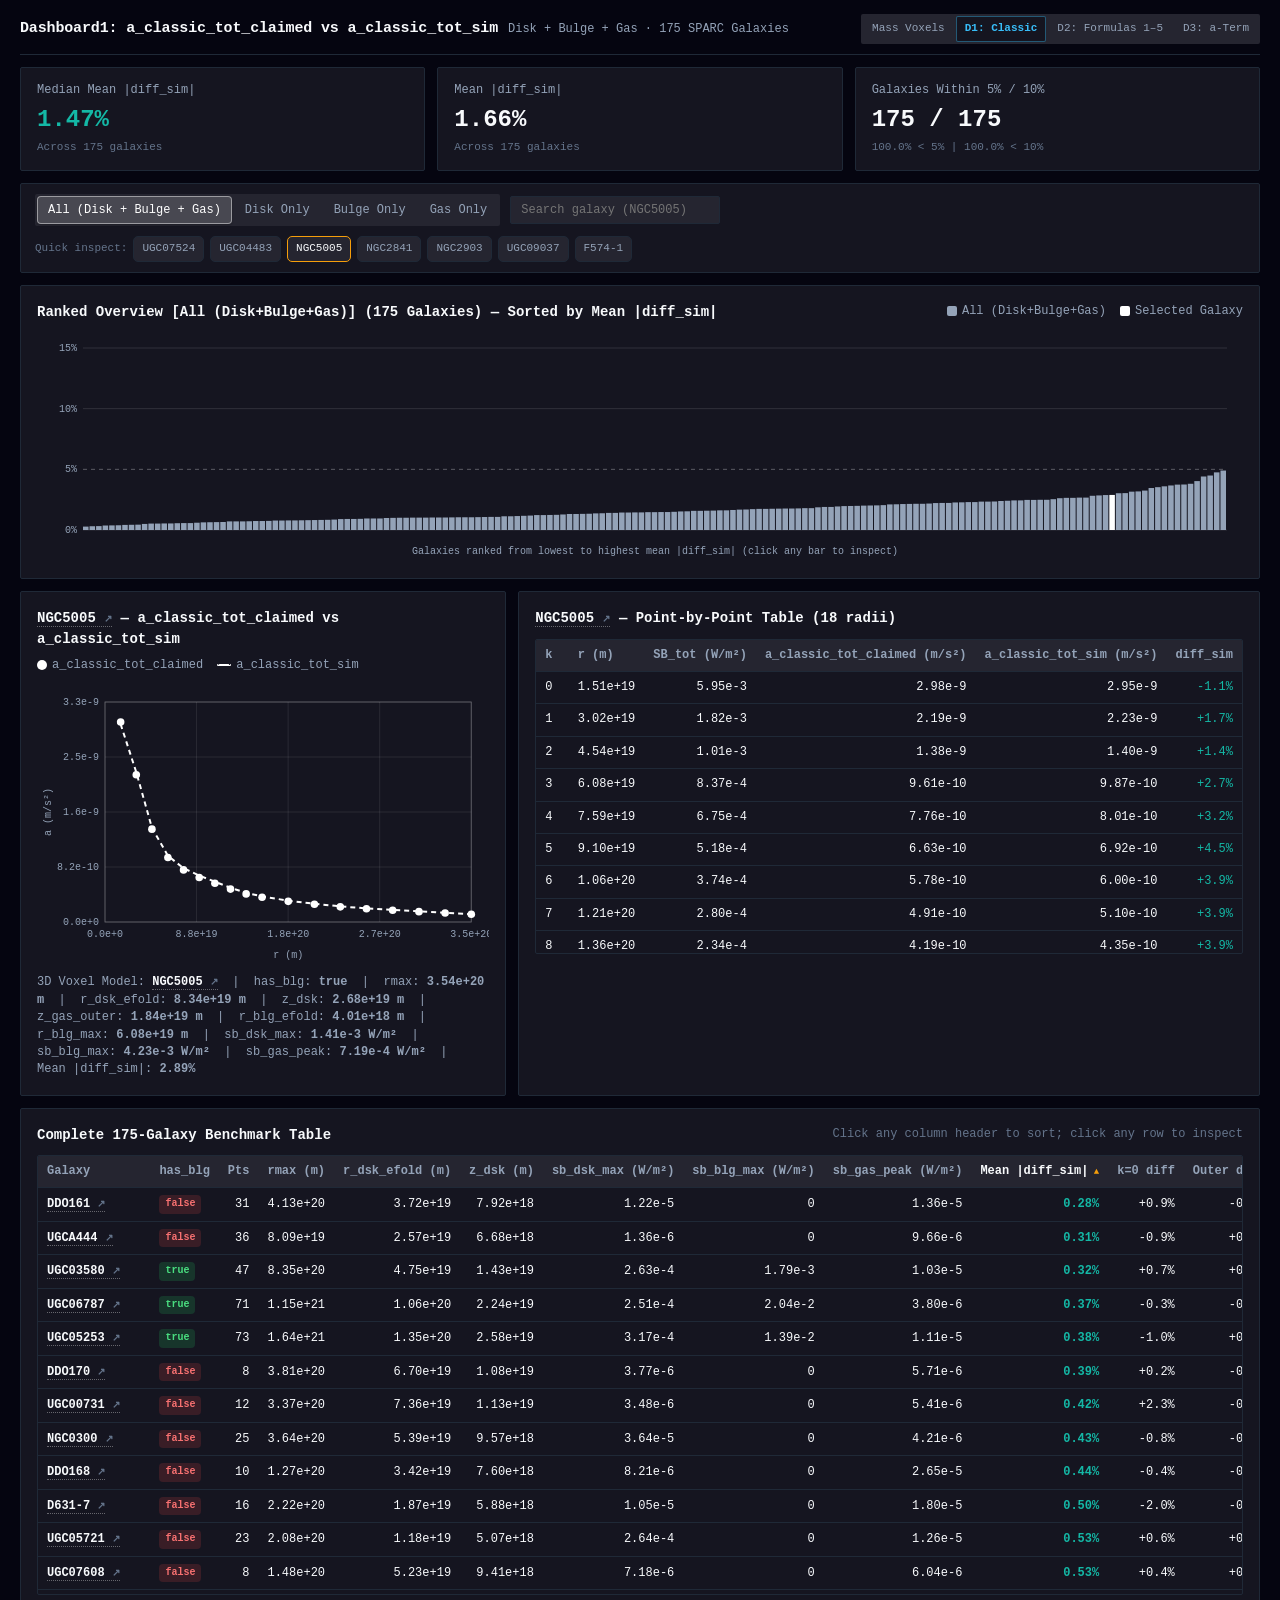
==== commit a23f98da: "note issues, analytics" ====
--- a/dashboard1.html
+++ b/dashboard1.html
@@ -5,6 +5,7 @@
 <meta name="viewport" content="width=device-width, initial-scale=1.0">
 <title>Dashboard1: a_classic_claimed vs a_classic_sim</title>
 <link rel="stylesheet" href="./dashboard.css">
+<script src="./analytics.js"></script>
 </head>
 <body>
 <div class="container">
